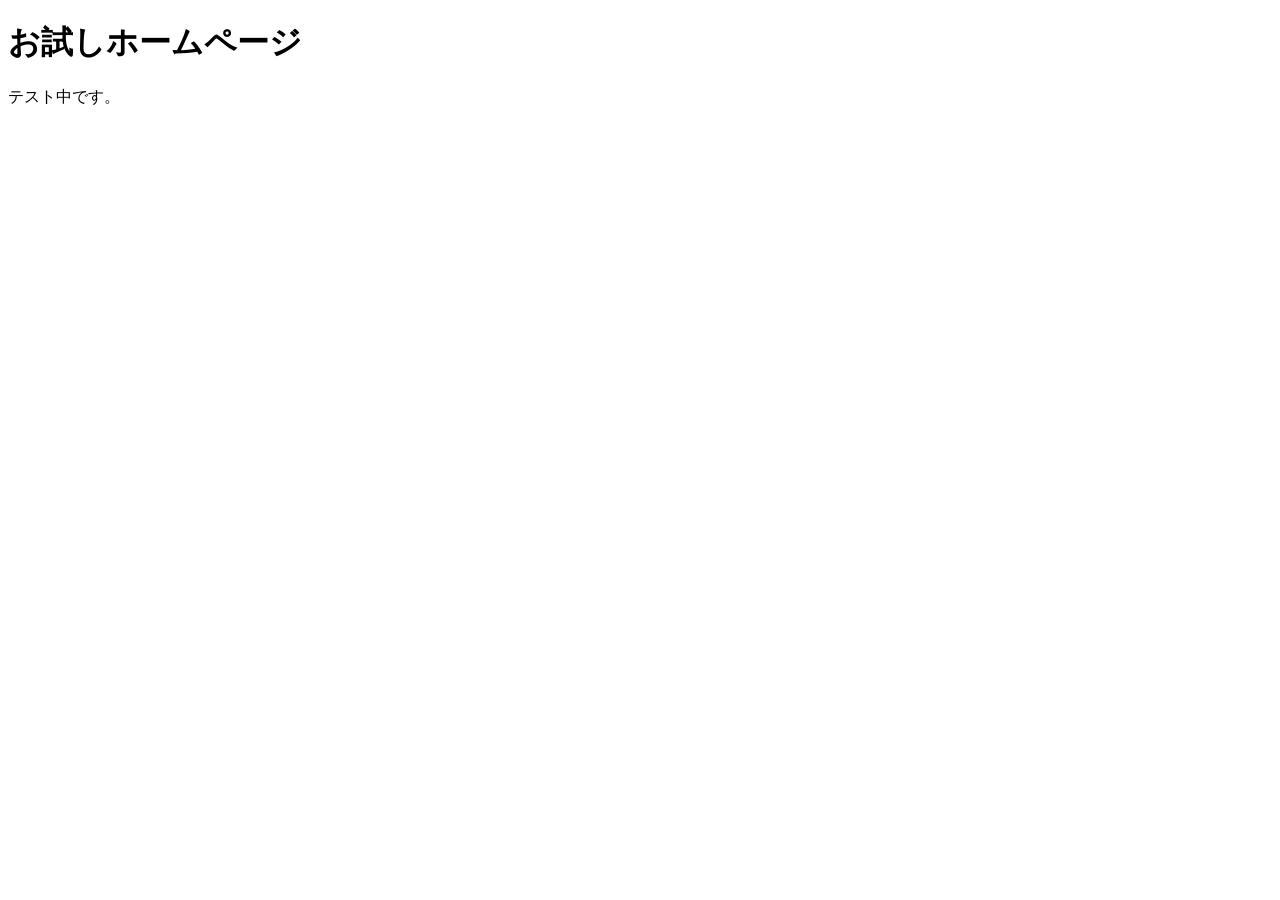
==== index.html @ 59240f1b "first commit" ====
<!DOCTYPE html>
<html lang="ja">
<head>
  <meta charset="UTF-8">
  <meta name="viewport" content="width=device-width, initial-scale=1.0">
  <title>お試しHP</title>
</head>
<body>
  <h1>お試しホームページ</h1>
  <p>テスト中です。</p>
</body>
</html>
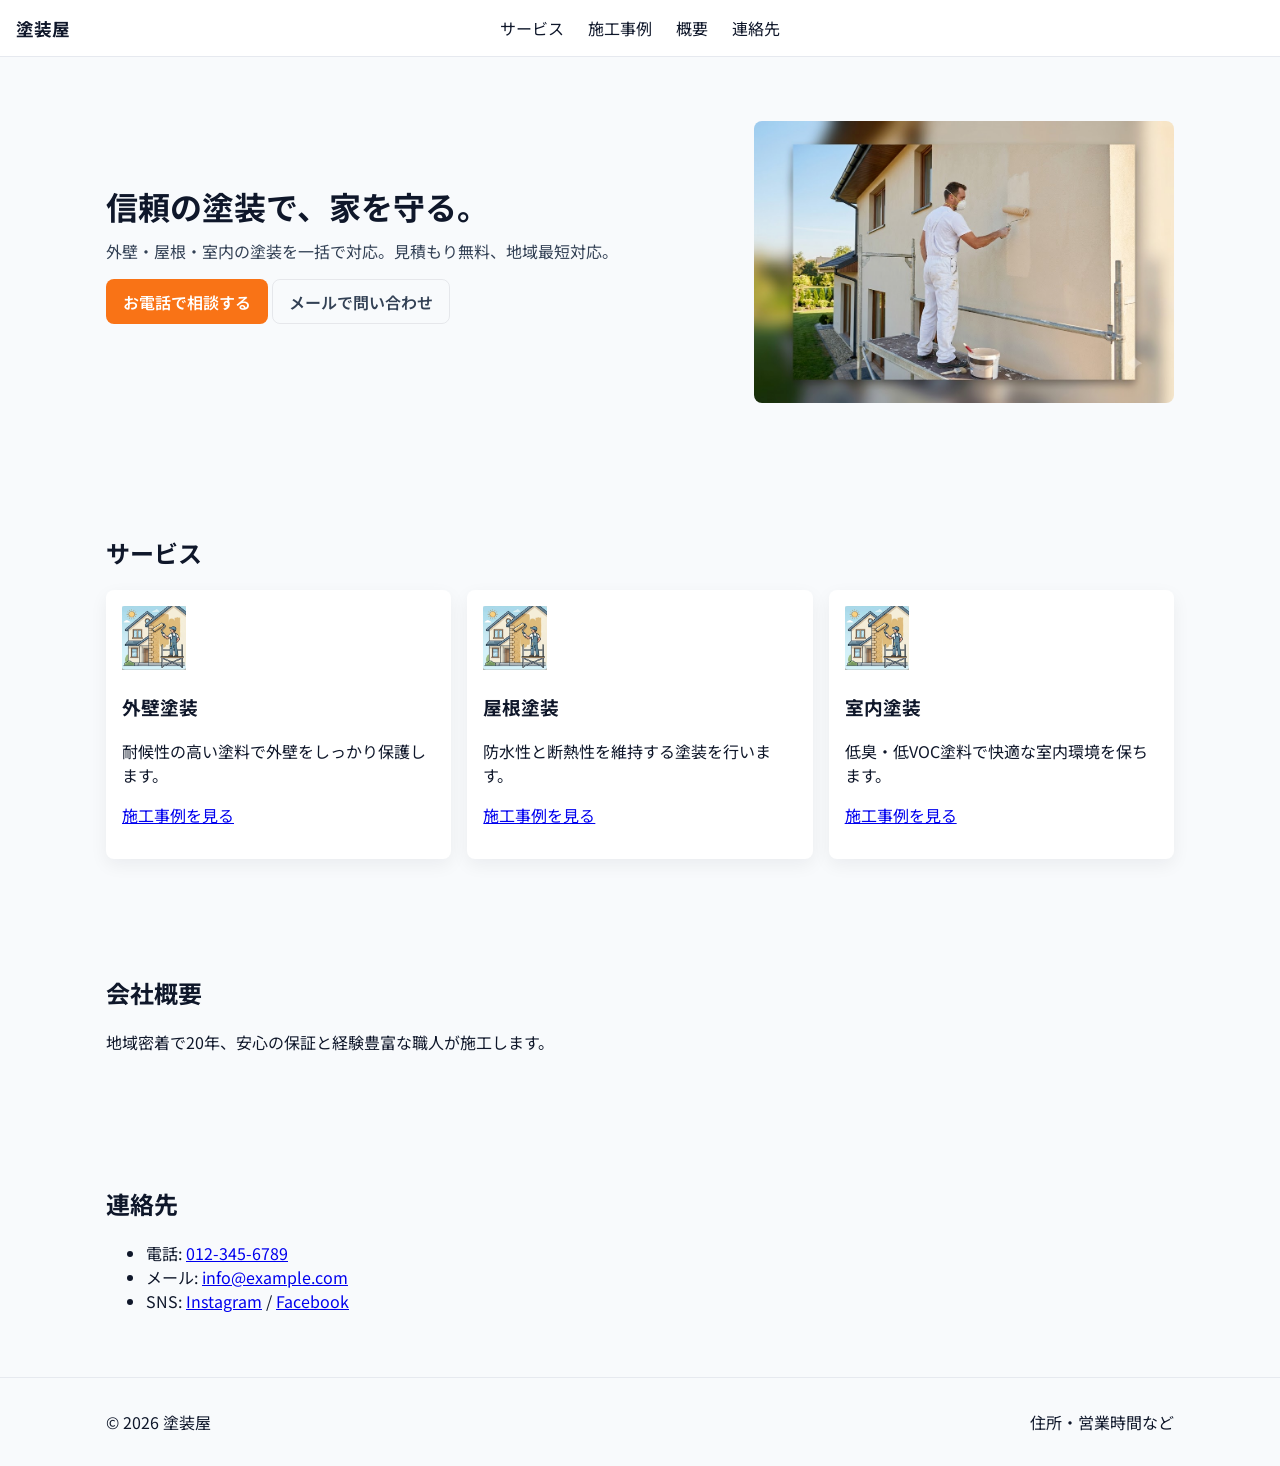
==== commit ec7f1d81: "Add landing page, styles, placeholder images and works pages" ====
--- a/index.html
+++ b/index.html
@@ -3,10 +3,96 @@
 <head>
   <meta charset="UTF-8">
   <meta name="viewport" content="width=device-width, initial-scale=1.0">
-  <title>お試しHP</title>
+  <meta name="description" content="地域密着の塗装サービス。外壁・屋根・室内の塗装を迅速に対応します。">
+  <title>塗装屋 — サンプルサイト</title>
+  <link rel="preconnect" href="https://fonts.gstatic.com" crossorigin>
+  <link href="https://fonts.googleapis.com/css2?family=Inter:wght@300;400;600;700&family=Noto+Sans+JP:wght@400;700&display=swap" rel="stylesheet">
+  <link rel="stylesheet" href="assets/css/styles.css">
 </head>
 <body>
-  <h1>お試しホームページ</h1>
-  <p>テスト中です。</p>
+  <header id="site-header">
+    <div class="container header-inner">
+      <div class="logo">塗装屋</div>
+      <nav class="nav">
+        <a href="#services">サービス</a>
+        <a href="works/">施工事例</a>
+        <a href="#about">概要</a>
+        <a href="#contact">連絡先</a>
+      </nav>
+    </div>
+  </header>
+
+  <main>
+    <section id="hero" class="hero">
+      <div class="container hero-inner">
+        <div class="hero-copy">
+          <h1>信頼の塗装で、家を守る。</h1>
+          <p>外壁・屋根・室内の塗装を一括で対応。見積もり無料、地域最短対応。</p>
+          <p class="hero-buttons">
+            <a class="btn btn-primary" href="tel:0123456789">お電話で相談する</a>
+            <a class="btn btn-outline" href="mailto:info@example.com">メールで問い合わせ</a>
+          </p>
+        </div>
+        <div class="hero-media">
+          <img src="assets/img/hero.png" alt="塗装のイメージ写真（施工中）">
+        </div>
+      </div>
+    </section>
+
+    <section id="services" class="section">
+      <div class="container">
+        <h2>サービス</h2>
+        <div class="cards">
+          <article class="card">
+            <img src="assets/img/service1.png" alt="外壁塗装">
+            <h3>外壁塗装</h3>
+            <p>耐候性の高い塗料で外壁をしっかり保護します。</p>
+            <p><a href="works/1.html">施工事例を見る</a></p>
+          </article>
+          <article class="card">
+            <img src="assets/img/service1.png" alt="屋根塗装">
+            <h3>屋根塗装</h3>
+            <p>防水性と断熱性を維持する塗装を行います。</p>
+            <p><a href="works/1.html">施工事例を見る</a></p>
+          </article>
+          <article class="card">
+            <img src="assets/img/service1.png" alt="室内塗装">
+            <h3>室内塗装</h3>
+            <p>低臭・低VOC塗料で快適な室内環境を保ちます。</p>
+            <p><a href="works/1.html">施工事例を見る</a></p>
+          </article>
+        </div>
+      </div>
+    </section>
+
+    <section id="about" class="section about">
+      <div class="container">
+        <h2>会社概要</h2>
+        <p>地域密着で20年、安心の保証と経験豊富な職人が施工します。</p>
+      </div>
+    </section>
+
+    <section id="contact" class="section contact">
+      <div class="container">
+        <h2>連絡先</h2>
+        <ul class="contact-list">
+          <li>電話: <a href="tel:0123456789">012-345-6789</a></li>
+          <li>メール: <a href="mailto:info@example.com">info@example.com</a></li>
+          <li>SNS: <a href="#">Instagram</a> / <a href="#">Facebook</a></li>
+        </ul>
+      </div>
+    </section>
+  </main>
+
+  <footer id="site-footer">
+    <div class="container footer-inner">
+      <div>© <span id="year"></span> 塗装屋</div>
+      <div class="footer-links">住所・営業時間など</div>
+    </div>
+  </footer>
+
+  <script>
+    document.getElementById('year').textContent = new Date().getFullYear();
+  </script>
 </body>
 </html>
--- a/assets/css/styles.css
+++ b/assets/css/styles.css
@@ -0,0 +1,50 @@
+:root{
+  --color-text:#0F172A; /* main text (nav/heading) */
+  --color-bg:#F8FAFC; /* page background */
+  --color-accent:#F97316; /* orange accent */
+  --color-cta:#D97706; /* darker CTA */
+  --max-width:1100px;
+}
+*{box-sizing:border-box}
+html,body{height:100%;margin:0;font-family:'Noto Sans JP', 'Inter', system-ui, -apple-system, 'Segoe UI', Roboto, 'Helvetica Neue', Arial;color:var(--color-text);background:var(--color-bg);}
+.container{max-width:var(--max-width);margin:0 auto;padding:1rem}
+/* Header */
+#site-header{background:#fff;border-bottom:1px solid #e6e9ef;position:sticky;top:0;z-index:40}
+.header-inner{display:flex;align-items:center;justify-content:center;gap:1rem}
+.logo{font-weight:700;font-size:1.1rem;position:absolute;left:1rem}
+.nav{display:flex;gap:1.5rem}
+.nav a{color:var(--color-text);text-decoration:none}
+
+/* Buttons */
+.btn{display:inline-block;text-decoration:none;color:inherit;border:1px solid transparent;padding:0.6rem 1rem;border-radius:8px;font-weight:600}
+.btn-primary{background:var(--color-accent);color:#fff}
+.btn-outline{background:transparent;border:1px solid rgba(15,23,42,0.08)}
+.btn-ghost{background:transparent}
+
+/* Hero */
+.hero{padding:3rem 0}
+.hero-inner{display:grid;grid-template-columns:1fr 420px;gap:2rem;align-items:center}
+.hero-copy h1{font-size:2rem;margin:0 0 0.6rem}
+.hero-copy p{margin:0 0 1rem;color:#334155}
+.hero-media img{width:100%;height:auto;border-radius:8px;display:block}
+
+/* Cards */
+.section{padding:2rem 0}
+.cards{display:grid;grid-template-columns:repeat(3,1fr);gap:1rem}
+.card{background:#fff;padding:1rem;border-radius:8px;box-shadow:0 6px 18px rgba(15,23,42,0.06)}
+.card img{width:64px;height:64px}
+
+/* Footer */
+#site-footer{padding:1rem 0;border-top:1px solid #e6e9ef;background:transparent}
+.footer-inner{display:flex;justify-content:space-between;align-items:center}
+
+/* Responsive */
+@media (max-width:900px){
+  .hero-inner{grid-template-columns:1fr}
+  .cards{grid-template-columns:1fr}
+  .nav{display:none}
+}
+
+@media (max-width:480px){
+  .hero-copy h1{font-size:1.5rem}
+}
